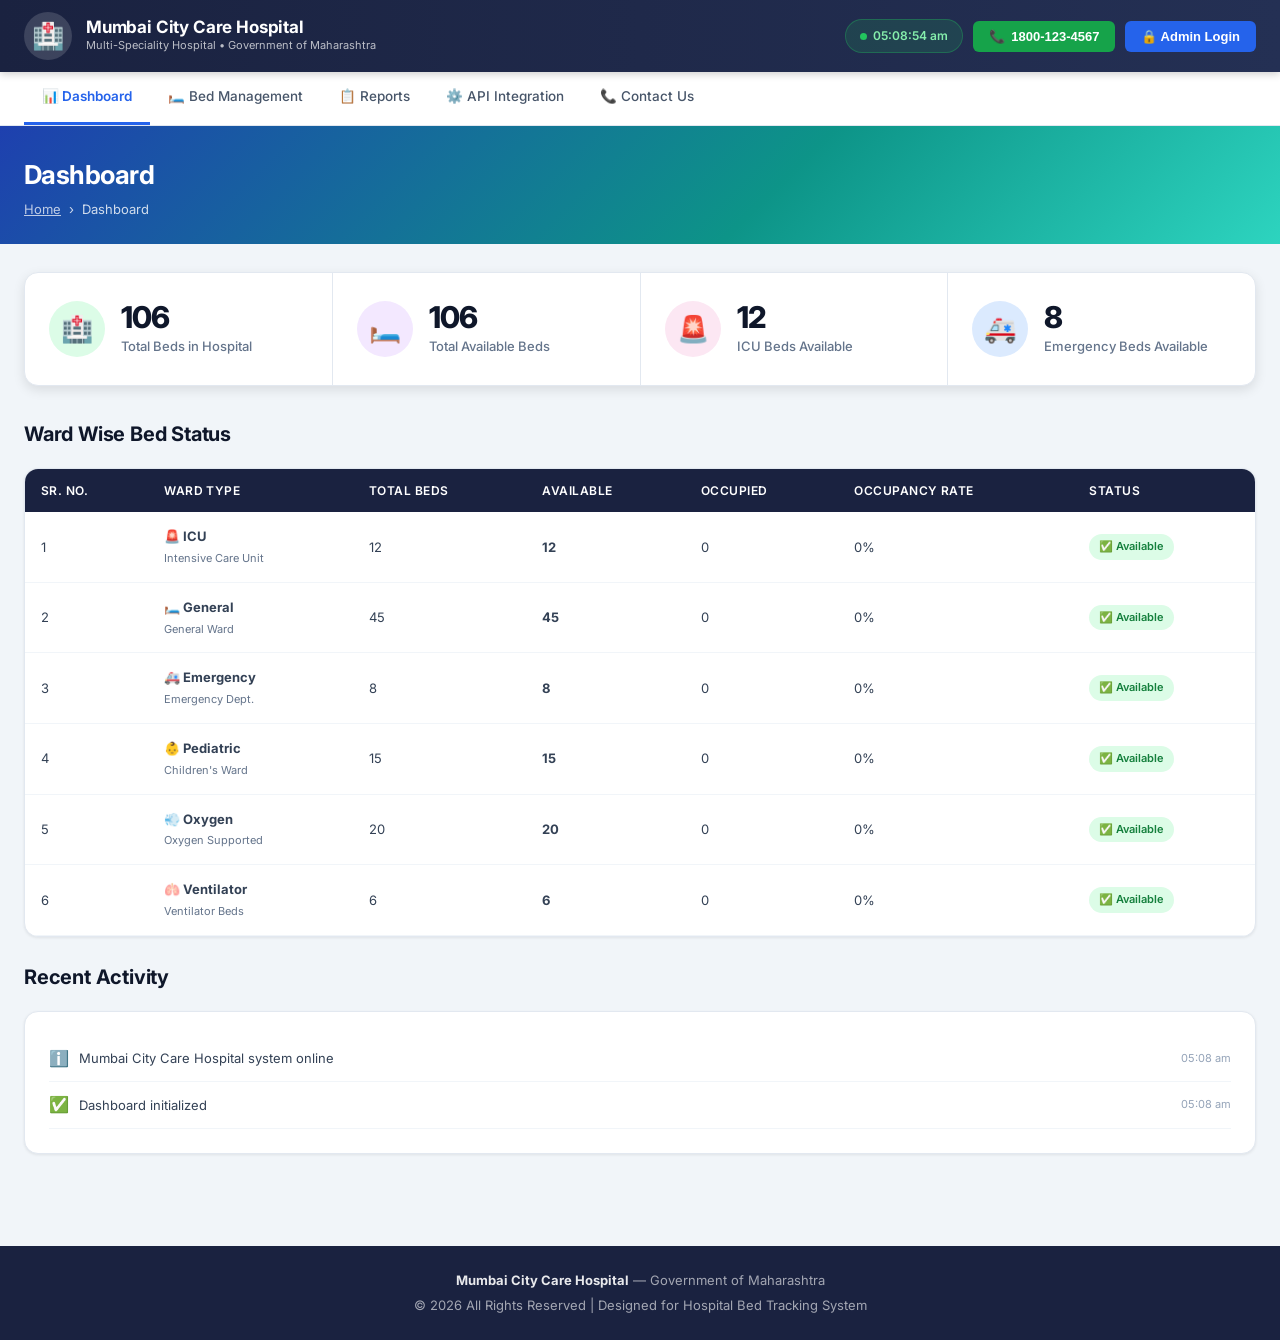
==== index.html @ cc1b4cab "feat: Mumbai City Care Hospital Dashboard - Government style UI with Vercel API endpoints" ====
<!DOCTYPE html>
<html lang="en">
<head>
  <meta charset="UTF-8" />
  <meta name="viewport" content="width=device-width, initial-scale=1.0" />
  <title>Mumbai City Care Hospital — Dashboard</title>
  <meta name="description" content="Real-time hospital bed management dashboard for Mumbai City Care Hospital. Track ICU, General, Emergency, and Pediatric bed availability." />
  <meta name="theme-color" content="#1a2240" />
  <link rel="icon" href="data:image/svg+xml,<svg xmlns='http://www.w3.org/2000/svg' viewBox='0 0 100 100'><text y='.9em' font-size='90'>🏥</text></svg>" />
  <link rel="stylesheet" href="css/styles.css" />
</head>
<body>

  <!-- ═══ TOP HEADER BAR ═══ -->
  <header class="top-bar">
    <div class="top-bar-inner">
      <div class="brand">
        <div class="brand-emblem">🏥</div>
        <div class="brand-text">
          <h1 id="header-hospital-name">Mumbai City Care Hospital</h1>
          <p>Multi-Speciality Hospital • Government of Maharashtra</p>
        </div>
      </div>
      <div class="top-bar-actions">
        <div class="live-badge"><span class="dot"></span> <span class="last-updated-time">--:--:--</span></div>
        <button class="helpline-btn">📞 <span>1800-123-4567</span></button>
        <button class="login-btn">🔒 Admin Login</button>
        <button class="mobile-toggle" id="mobile-toggle" aria-label="Menu">☰</button>
      </div>
    </div>
  </header>

  <!-- ═══ NAVIGATION BAR ═══ -->
  <nav class="nav-bar">
    <div class="nav-bar-inner" id="nav-bar-inner">
      <a class="nav-link active" data-tab="dashboard">📊 Dashboard</a>
      <a class="nav-link" data-tab="beds">🛏️ Bed Management</a>
      <a class="nav-link" data-tab="reports">📋 Reports</a>
      <a class="nav-link" data-tab="api">⚙️ API Integration</a>
      <a class="nav-link" data-tab="contact">📞 Contact Us</a>
    </div>
  </nav>

  <!-- ═══ GRADIENT BANNER ═══ -->
  <section class="banner">
    <div class="banner-inner">
      <h2 class="banner-title">Dashboard</h2>
      <div class="breadcrumb"><a href="#">Home</a> &nbsp;›&nbsp; <span class="breadcrumb-page">Dashboard</span></div>
    </div>
  </section>

  <!-- ═══ MAIN CONTENT ═══ -->
  <div class="main-content">

    <!-- ══ TAB: DASHBOARD ══ -->
    <section class="tab-panel active" id="panel-dashboard">
      <!-- Stat Cards Row -->
      <div class="stat-cards">
        <div class="stat-card">
          <div class="stat-icon green">🏥</div>
          <div class="stat-info">
            <div class="stat-value" id="stat-total-beds">80</div>
            <div class="stat-label">Total Beds in Hospital</div>
          </div>
        </div>
        <div class="stat-card">
          <div class="stat-icon purple">🛏️</div>
          <div class="stat-info">
            <div class="stat-value" id="stat-total-avail">80</div>
            <div class="stat-label">Total Available Beds</div>
          </div>
        </div>
        <div class="stat-card">
          <div class="stat-icon pink">🚨</div>
          <div class="stat-info">
            <div class="stat-value" id="stat-icu-avail">12</div>
            <div class="stat-label">ICU Beds Available</div>
          </div>
        </div>
        <div class="stat-card">
          <div class="stat-icon blue">🚑</div>
          <div class="stat-info">
            <div class="stat-value" id="stat-emergency-avail">8</div>
            <div class="stat-label">Emergency Beds Available</div>
          </div>
        </div>
      </div>

      <!-- Ward Wise Status -->
      <h3 class="section-title">Ward Wise Bed Status</h3>
      <div class="card">
        <div class="card-body" style="padding:0;">
          <table class="data-table">
            <thead>
              <tr>
                <th>Sr. No.</th>
                <th>Ward Type</th>
                <th>Total Beds</th>
                <th>Available</th>
                <th>Occupied</th>
                <th>Occupancy Rate</th>
                <th>Status</th>
              </tr>
            </thead>
            <tbody id="ward-table-body">
              <!-- Rendered by JS -->
            </tbody>
          </table>
        </div>
      </div>

      <!-- Activity Feed -->
      <h3 class="section-title">Recent Activity</h3>
      <div class="card">
        <div class="card-body">
          <div class="activity-list" id="activity-list">
            <!-- Rendered by JS -->
          </div>
        </div>
      </div>
    </section>

    <!-- ══ TAB: BED MANAGEMENT ══ -->
    <section class="tab-panel" id="panel-beds">
      <div class="updated-strip"><span class="dot"></span> Last updated: <span class="last-updated-time">--:--:--</span></div>
      <div class="bed-grid" id="bed-grid">
        <!-- Rendered by JS -->
      </div>
    </section>

    <!-- ══ TAB: REPORTS ══ -->
    <section class="tab-panel" id="panel-reports">
      <div style="display:flex;justify-content:space-between;align-items:center;margin-bottom:20px;">
        <h3 class="section-title" style="margin-bottom:0;">Hospital Data Report</h3>
        <div style="display:flex;gap:10px;">
          <button class="btn btn-outline" id="copy-json-btn">📋 Copy JSON</button>
          <button class="btn btn-primary" id="export-data-btn">📥 Export JSON</button>
        </div>
      </div>

      <!-- Summary Table -->
      <div class="card">
        <div class="card-header"><div class="card-title">📊 Bed Summary</div></div>
        <div class="card-body" style="padding:0;">
          <table class="data-table">
            <thead><tr><th>Ward</th><th>Total</th><th>Available</th><th>Occupied</th><th>Occupancy %</th></tr></thead>
            <tbody id="report-table-body"></tbody>
          </table>
        </div>
      </div>

      <!-- JSON Preview -->
      <div class="card">
        <div class="card-header"><div class="card-title">{ } Live JSON Data</div></div>
        <div class="card-body" style="padding:0;">
          <div class="json-preview">
            <button class="copy-btn" id="copy-json-btn-2">📋 Copy</button>
            <pre id="json-output">Loading...</pre>
          </div>
        </div>
      </div>
    </section>

    <!-- ══ TAB: API INTEGRATION ══ -->
    <section class="tab-panel" id="panel-api">
      <div class="two-col">
        <!-- API Configuration -->
        <div class="card">
          <div class="card-header"><div class="card-title">🔗 API Configuration</div></div>
          <div class="card-body">
            <div style="margin-bottom:16px;">
              <label class="counter-label" style="margin-bottom:6px;display:block;">API Base URL</label>
              <input type="url" class="filter-input mono" id="api-url" placeholder="https://your-central-system.vercel.app" />
              <div style="font-size:11px;color:var(--gray-400);margin-top:4px;">The URL of the main tracking system that aggregates hospitals</div>
            </div>
            <div style="margin-bottom:16px;">
              <label class="counter-label" style="margin-bottom:6px;display:block;">API Key</label>
              <input type="password" class="filter-input mono" id="api-key" placeholder="Enter your API key" />
            </div>
            <div style="display:flex;gap:10px;">
              <button class="btn btn-primary" id="connect-api-btn">🔗 Connect API</button>
              <button class="btn btn-outline" id="disconnect-api-btn">Disconnect</button>
            </div>
            <hr style="margin:20px 0;border:none;border-top:1px solid var(--gray-100);" />
            <div class="toggle-row">
              <div><div class="toggle-label">Auto-Sync (Polling)</div><div class="toggle-desc">Fetch updates every 30 seconds</div></div>
              <label class="toggle-switch"><input type="checkbox" id="polling-toggle" checked /><span class="toggle-slider"></span></label>
            </div>
            <div class="toggle-row">
              <div><div class="toggle-label">WebSocket Real-time</div><div class="toggle-desc">Requires backend support</div></div>
              <label class="toggle-switch"><input type="checkbox" id="ws-toggle" disabled /><span class="toggle-slider"></span></label>
            </div>
          </div>
        </div>

        <!-- API Docs & Status -->
        <div>
          <div class="card" style="margin-bottom:24px;">
            <div class="card-header"><div class="card-title">📡 Connection Status</div></div>
            <div class="card-body" id="api-status-area" style="text-align:center;padding:30px;">
              <div style="font-size:40px;margin-bottom:10px;">🔌</div>
              <div style="font-size:14px;font-weight:600;color:var(--gray-700);">Not Connected</div>
              <div style="font-size:12px;color:var(--gray-500);margin-top:4px;">Configure settings to sync with central system</div>
            </div>
          </div>
          <div class="card">
            <div class="card-header"><div class="card-title">📖 Available API Endpoints</div></div>
            <div class="card-body">
              <div class="api-endpoint">
                <span class="method-badge get">GET</span>
                <div><div class="api-path">/api/beds</div><div class="api-desc">Fetch current bed availability data</div></div>
              </div>
              <div class="api-endpoint">
                <span class="method-badge post">POST</span>
                <div><div class="api-path">/api/update-beds</div><div class="api-desc">Update bed counts for a specific ward</div></div>
              </div>
              <div class="api-endpoint">
                <span class="method-badge get">GET</span>
                <div><div class="api-path">/api/health</div><div class="api-desc">Check API status and list endpoints</div></div>
              </div>
            </div>
          </div>
        </div>
      </div>
    </section>

    <!-- ══ TAB: CONTACT ══ -->
    <section class="tab-panel" id="panel-contact">
      <div class="two-col">
        <div class="card">
          <div class="card-header"><div class="card-title">🏥 Hospital Information</div></div>
          <div class="card-body">
            <table class="data-table">
              <tbody>
                <tr><td style="font-weight:600;width:180px;">Hospital Name</td><td id="info-name">Mumbai City Care Hospital</td></tr>
                <tr><td style="font-weight:600;">Location</td><td id="info-location">Mumbai, Maharashtra, India</td></tr>
                <tr><td style="font-weight:600;">Type</td><td id="info-type">Multi-Speciality Hospital</td></tr>
                <tr><td style="font-weight:600;">Registration No.</td><td id="info-reg">MH-MUM-2005-0847</td></tr>
                <tr><td style="font-weight:600;">Helpline</td><td>📞 1800-123-4567 (Toll Free)</td></tr>
                <tr><td style="font-weight:600;">Email</td><td>📧 info@mumbaicitycare.gov.in</td></tr>
                <tr><td style="font-weight:600;">Emergency</td><td>🚑 112 / 108</td></tr>
              </tbody>
            </table>
          </div>
        </div>
        <div class="card">
          <div class="card-header"><div class="card-title">📍 Location</div></div>
          <div class="card-body" style="padding:0;">
            <iframe src="https://www.google.com/maps/embed?pb=!1m18!1m12!1m3!1d241317.11609823277!2d72.74109995709657!3d19.08219783958161!2m3!1f0!2f0!3f0!3m2!1i1024!2i768!4f13.1!3m3!1m2!1s0x3be7c6306644edc1%3A0x5da4ed8f8d648c69!2sMumbai%2C%20Maharashtra!5e0!3m2!1sen!2sin!4v1714315200000" width="100%" height="320" style="border:0;border-radius:0 0 14px 14px;" allowfullscreen loading="lazy"></iframe>
          </div>
        </div>
      </div>
    </section>

  </div><!-- /main-content -->

  <!-- ═══ FOOTER ═══ -->
  <footer class="site-footer">
    <div><strong>Mumbai City Care Hospital</strong> — Government of Maharashtra</div>
    <div style="margin-top:4px;">© 2026 All Rights Reserved | Designed for Hospital Bed Tracking System</div>
  </footer>

  <!-- Toast Container -->
  <div class="toast-container" id="toast-container"></div>

  <!-- Scripts -->
  <script src="js/config.js"></script>
  <script src="js/api.js"></script>
  <script src="js/app.js"></script>
</body>
</html>
---- css/styles.css ----
/* ══════════════════════════════════════════
   Government Hospital Dashboard - Stylesheet
   Inspired by Maharashtra Charitable Hospital Helpdesk
   ══════════════════════════════════════════ */

@import url('https://fonts.googleapis.com/css2?family=Inter:wght@300;400;500;600;700;800&family=JetBrains+Mono:wght@400;500&display=swap');

:root {
  --navy: #1a2240;
  --navy-light: #243054;
  --navy-dark: #111832;
  --govt-blue: #2563eb;
  --govt-green: #0d9488;
  --teal: #14b8a6;
  --gradient-banner: linear-gradient(135deg, #1e40af 0%, #0d9488 60%, #2dd4bf 100%);
  --gradient-header: linear-gradient(90deg, #1a2240 0%, #243054 100%);
  --white: #ffffff;
  --gray-50: #f8fafc;
  --gray-100: #f1f5f9;
  --gray-200: #e2e8f0;
  --gray-300: #cbd5e1;
  --gray-400: #94a3b8;
  --gray-500: #64748b;
  --gray-600: #475569;
  --gray-700: #334155;
  --gray-800: #1e293b;
  --gray-900: #0f172a;
  --success: #22c55e;
  --warning: #f59e0b;
  --danger: #ef4444;
  --info: #3b82f6;
  --icon-green: #16a34a;
  --icon-green-bg: #dcfce7;
  --icon-purple: #9333ea;
  --icon-purple-bg: #f3e8ff;
  --icon-pink: #ec4899;
  --icon-pink-bg: #fce7f3;
  --icon-blue: #2563eb;
  --icon-blue-bg: #dbeafe;
  --icon-orange: #ea580c;
  --icon-orange-bg: #fff7ed;
  --icon-teal: #0d9488;
  --icon-teal-bg: #ccfbf1;
  --radius-sm: 6px;
  --radius-md: 10px;
  --radius-lg: 14px;
  --radius-xl: 20px;
  --shadow-sm: 0 1px 3px rgba(0,0,0,0.08);
  --shadow-md: 0 4px 12px rgba(0,0,0,0.1);
  --shadow-lg: 0 8px 30px rgba(0,0,0,0.12);
  --font-sans: 'Inter', -apple-system, BlinkMacSystemFont, sans-serif;
  --font-mono: 'JetBrains Mono', monospace;
  --transition: 200ms ease;
}

*, *::before, *::after { margin: 0; padding: 0; box-sizing: border-box; }
html { font-size: 16px; scroll-behavior: smooth; }
body { font-family: var(--font-sans); background: var(--gray-100); color: var(--gray-800); line-height: 1.6; min-height: 100vh; }
::-webkit-scrollbar { width: 6px; }
::-webkit-scrollbar-thumb { background: var(--gray-300); border-radius: 3px; }
a { text-decoration: none; color: inherit; }

/* ── TOP HEADER BAR (Navy) ── */
.top-bar {
  background: var(--gradient-header);
  color: white;
  padding: 12px 0;
  position: sticky;
  top: 0;
  z-index: 100;
  box-shadow: 0 2px 8px rgba(0,0,0,0.2);
}
.top-bar-inner {
  max-width: 1280px;
  margin: 0 auto;
  padding: 0 24px;
  display: flex;
  align-items: center;
  justify-content: space-between;
}
.brand {
  display: flex;
  align-items: center;
  gap: 14px;
}
.brand-emblem {
  width: 48px;
  height: 48px;
  background: rgba(255,255,255,0.15);
  border-radius: 50%;
  display: flex;
  align-items: center;
  justify-content: center;
  font-size: 26px;
  flex-shrink: 0;
}
.brand-text h1 {
  font-size: 17px;
  font-weight: 700;
  line-height: 1.2;
  letter-spacing: -0.01em;
}
.brand-text p {
  font-size: 11px;
  opacity: 0.7;
  font-weight: 400;
}
.top-bar-actions {
  display: flex;
  align-items: center;
  gap: 10px;
}
.helpline-btn {
  display: flex;
  align-items: center;
  gap: 6px;
  background: var(--icon-green);
  color: white;
  padding: 8px 16px;
  border-radius: var(--radius-sm);
  font-size: 13px;
  font-weight: 600;
  border: none;
  cursor: pointer;
}
.login-btn {
  display: flex;
  align-items: center;
  gap: 6px;
  background: var(--govt-blue);
  color: white;
  padding: 8px 16px;
  border-radius: var(--radius-sm);
  font-size: 13px;
  font-weight: 600;
  border: none;
  cursor: pointer;
  transition: background var(--transition);
}
.login-btn:hover { background: #1d4ed8; }
.live-badge {
  display: flex;
  align-items: center;
  gap: 6px;
  background: rgba(34,197,94,0.15);
  border: 1px solid rgba(34,197,94,0.3);
  color: #86efac;
  padding: 6px 14px;
  border-radius: 20px;
  font-size: 12px;
  font-weight: 600;
}
.live-badge .dot {
  width: 7px; height: 7px;
  background: var(--success);
  border-radius: 50%;
  animation: pulse-dot 2s infinite;
}
@keyframes pulse-dot {
  0%,100% { opacity: 1; }
  50% { opacity: 0.4; }
}

/* ── NAVIGATION BAR ── */
.nav-bar {
  background: white;
  border-bottom: 1px solid var(--gray-200);
  position: sticky;
  top: 72px;
  z-index: 90;
}
.nav-bar-inner {
  max-width: 1280px;
  margin: 0 auto;
  padding: 0 24px;
  display: flex;
  align-items: center;
  gap: 0;
  overflow-x: auto;
}
.nav-link {
  padding: 14px 18px;
  font-size: 13.5px;
  font-weight: 500;
  color: var(--gray-600);
  white-space: nowrap;
  border-bottom: 3px solid transparent;
  transition: all var(--transition);
  cursor: pointer;
}
.nav-link:hover {
  color: var(--navy);
  background: var(--gray-50);
}
.nav-link.active {
  color: var(--govt-blue);
  border-bottom-color: var(--govt-blue);
  font-weight: 600;
}
.mobile-toggle {
  display: none;
  background: none;
  border: none;
  font-size: 22px;
  color: white;
  cursor: pointer;
  padding: 6px;
}

/* ── GRADIENT BANNER ── */
.banner {
  background: var(--gradient-banner);
  padding: 28px 0 24px;
  color: white;
}
.banner-inner {
  max-width: 1280px;
  margin: 0 auto;
  padding: 0 24px;
}
.banner h2 {
  font-size: 26px;
  font-weight: 700;
  letter-spacing: -0.02em;
}
.breadcrumb {
  font-size: 13px;
  opacity: 0.8;
  margin-top: 4px;
}
.breadcrumb a { text-decoration: underline; opacity: 0.9; }

/* ── MAIN CONTENT ── */
.main-content {
  max-width: 1280px;
  margin: 0 auto;
  padding: 28px 24px;
}

/* ── STAT CARDS ROW ── */
.stat-cards {
  display: flex;
  gap: 0;
  background: white;
  border-radius: var(--radius-lg);
  box-shadow: var(--shadow-md);
  margin-bottom: 32px;
  overflow: hidden;
  border: 1px solid var(--gray-200);
}
.stat-card {
  flex: 1;
  padding: 28px 24px;
  display: flex;
  align-items: center;
  gap: 16px;
  border-right: 1px solid var(--gray-200);
  transition: background var(--transition);
}
.stat-card:last-child { border-right: none; }
.stat-card:hover { background: var(--gray-50); }
.stat-icon {
  width: 56px; height: 56px;
  border-radius: 50%;
  display: flex;
  align-items: center;
  justify-content: center;
  font-size: 26px;
  flex-shrink: 0;
}
.stat-icon.green  { background: var(--icon-green-bg); }
.stat-icon.purple { background: var(--icon-purple-bg); }
.stat-icon.pink   { background: var(--icon-pink-bg); }
.stat-icon.blue   { background: var(--icon-blue-bg); }
.stat-icon.orange { background: var(--icon-orange-bg); }
.stat-icon.teal   { background: var(--icon-teal-bg); }
.stat-info .stat-value {
  font-size: 30px;
  font-weight: 800;
  color: var(--gray-900);
  line-height: 1;
  letter-spacing: -0.03em;
}
.stat-info .stat-label {
  font-size: 13px;
  color: var(--gray-500);
  font-weight: 500;
  margin-top: 4px;
}

/* ── SECTION HEADINGS ── */
.section-title {
  font-size: 20px;
  font-weight: 700;
  color: var(--gray-900);
  margin-bottom: 18px;
  letter-spacing: -0.01em;
}

/* ── CARD COMPONENT ── */
.card {
  background: white;
  border-radius: var(--radius-lg);
  border: 1px solid var(--gray-200);
  box-shadow: var(--shadow-sm);
  overflow: hidden;
  margin-bottom: 24px;
}
.card-header {
  padding: 16px 24px;
  border-bottom: 1px solid var(--gray-100);
  display: flex;
  align-items: center;
  justify-content: space-between;
}
.card-title {
  font-size: 15px;
  font-weight: 700;
  color: var(--gray-800);
  display: flex;
  align-items: center;
  gap: 8px;
}
.card-body { padding: 24px; }

/* ── FILTER ROW ── */
.filter-row {
  display: flex;
  align-items: flex-end;
  gap: 16px;
  margin-bottom: 24px;
  flex-wrap: wrap;
}
.filter-group { flex: 1; min-width: 180px; }
.filter-group label {
  display: block;
  font-size: 13px;
  font-weight: 600;
  color: var(--gray-700);
  margin-bottom: 6px;
}
.filter-select, .filter-input {
  width: 100%;
  height: 42px;
  padding: 0 14px;
  border: 1px solid var(--gray-300);
  border-radius: var(--radius-sm);
  font-size: 13px;
  font-family: var(--font-sans);
  color: var(--gray-700);
  background: white;
  outline: none;
  transition: border-color var(--transition);
  appearance: none;
}
.filter-select { background: white url("data:image/svg+xml,%3Csvg xmlns='http://www.w3.org/2000/svg' width='12' height='12' viewBox='0 0 24 24' fill='none' stroke='%2364748b' stroke-width='2'%3E%3Cpath d='M6 9l6 6 6-6'/%3E%3C/svg%3E") no-repeat right 14px center; padding-right: 36px; }
.filter-select:focus, .filter-input:focus { border-color: var(--govt-blue); box-shadow: 0 0 0 3px rgba(37,99,235,0.1); }
.filter-input.mono { font-family: var(--font-mono); font-size: 12px; }

/* ── BUTTONS ── */
.btn {
  display: inline-flex;
  align-items: center;
  gap: 6px;
  padding: 10px 22px;
  border-radius: var(--radius-sm);
  font-size: 13px;
  font-weight: 600;
  font-family: var(--font-sans);
  cursor: pointer;
  border: 1px solid transparent;
  transition: all var(--transition);
  white-space: nowrap;
}
.btn-primary { background: var(--govt-blue); color: white; }
.btn-primary:hover { background: #1d4ed8; }
.btn-outline { background: white; color: var(--gray-600); border-color: var(--gray-300); }
.btn-outline:hover { background: var(--gray-50); border-color: var(--gray-400); }
.btn-success { background: var(--icon-green); color: white; }
.btn-danger { background: var(--danger); color: white; }
.btn-sm { padding: 7px 14px; font-size: 12px; }

/* ── DATA TABLE ── */
.data-table {
  width: 100%;
  border-collapse: collapse;
}
.data-table thead th {
  background: var(--navy);
  color: white;
  padding: 12px 16px;
  font-size: 12px;
  font-weight: 600;
  text-transform: uppercase;
  letter-spacing: 0.04em;
  text-align: left;
  white-space: nowrap;
}
.data-table thead th:first-child { border-radius: var(--radius-sm) 0 0 0; }
.data-table thead th:last-child { border-radius: 0 var(--radius-sm) 0 0; }
.data-table tbody td {
  padding: 14px 16px;
  font-size: 13px;
  color: var(--gray-700);
  border-bottom: 1px solid var(--gray-100);
}
.data-table tbody tr:hover td { background: var(--gray-50); }
.data-table .status-badge {
  display: inline-flex;
  align-items: center;
  gap: 4px;
  padding: 4px 10px;
  border-radius: 20px;
  font-size: 11px;
  font-weight: 600;
}
.status-badge.available { background: #dcfce7; color: #15803d; }
.status-badge.low { background: #fef9c3; color: #a16207; }
.status-badge.critical { background: #fee2e2; color: #b91c1c; }

/* ── BED MANAGEMENT GRID ── */
.bed-grid {
  display: grid;
  grid-template-columns: repeat(3, 1fr);
  gap: 20px;
  margin-bottom: 24px;
}
.bed-card {
  background: white;
  border-radius: var(--radius-lg);
  border: 1px solid var(--gray-200);
  overflow: hidden;
  transition: box-shadow var(--transition);
}
.bed-card:hover { box-shadow: var(--shadow-md); }
.bed-card-header {
  padding: 16px 20px;
  display: flex;
  align-items: center;
  gap: 12px;
  border-bottom: 1px solid var(--gray-100);
}
.bed-card-icon {
  width: 40px; height: 40px;
  border-radius: 50%;
  display: flex;
  align-items: center;
  justify-content: center;
  font-size: 20px;
}
.bed-card-title { font-size: 14px; font-weight: 700; color: var(--gray-800); }
.bed-card-sub { font-size: 11px; color: var(--gray-500); }
.bed-card-body { padding: 20px; }
.counter-row {
  display: flex;
  align-items: center;
  justify-content: space-between;
  margin-bottom: 14px;
}
.counter-row:last-child { margin-bottom: 0; }
.counter-label { font-size: 12px; font-weight: 600; color: var(--gray-600); text-transform: uppercase; letter-spacing: 0.04em; }
.counter-control {
  display: flex;
  align-items: center;
  border: 1px solid var(--gray-200);
  border-radius: var(--radius-sm);
  overflow: hidden;
}
.counter-btn {
  width: 36px; height: 36px;
  display: flex;
  align-items: center;
  justify-content: center;
  background: var(--gray-50);
  border: none;
  cursor: pointer;
  font-size: 16px;
  font-weight: 700;
  color: var(--gray-600);
  transition: background var(--transition);
}
.counter-btn:hover { background: var(--gray-200); }
.counter-input {
  width: 60px;
  height: 36px;
  border: none;
  text-align: center;
  font-size: 16px;
  font-weight: 700;
  font-family: var(--font-sans);
  color: var(--gray-900);
  outline: none;
}
.bed-stats-row {
  display: flex;
  gap: 10px;
  margin-top: 14px;
  padding-top: 14px;
  border-top: 1px solid var(--gray-100);
}
.bed-stat-item {
  flex: 1;
  text-align: center;
  padding: 8px;
  background: var(--gray-50);
  border-radius: var(--radius-sm);
}
.bed-stat-item .val { font-size: 18px; font-weight: 800; color: var(--gray-900); }
.bed-stat-item .lbl { font-size: 10px; color: var(--gray-500); font-weight: 600; text-transform: uppercase; letter-spacing: 0.04em; }

/* ── API DOCS SECTION ── */
.api-endpoint {
  display: flex;
  align-items: flex-start;
  gap: 12px;
  padding: 16px 0;
  border-bottom: 1px solid var(--gray-100);
}
.api-endpoint:last-child { border-bottom: none; }
.method-badge {
  padding: 4px 10px;
  border-radius: 4px;
  font-size: 11px;
  font-weight: 700;
  font-family: var(--font-mono);
  flex-shrink: 0;
}
.method-badge.get { background: #dcfce7; color: #15803d; }
.method-badge.post { background: #dbeafe; color: #1d4ed8; }
.api-path { font-family: var(--font-mono); font-size: 13px; color: var(--gray-800); font-weight: 600; }
.api-desc { font-size: 12px; color: var(--gray-500); margin-top: 2px; }

/* ── JSON PREVIEW ── */
.json-preview {
  background: var(--gray-900);
  color: #e2e8f0;
  border-radius: var(--radius-md);
  padding: 20px;
  font-family: var(--font-mono);
  font-size: 12px;
  line-height: 1.7;
  overflow-x: auto;
  position: relative;
}
.json-preview .copy-btn {
  position: absolute;
  top: 10px;
  right: 10px;
  background: rgba(255,255,255,0.1);
  border: 1px solid rgba(255,255,255,0.15);
  color: var(--gray-400);
  padding: 5px 10px;
  border-radius: var(--radius-sm);
  font-size: 11px;
  cursor: pointer;
  font-family: var(--font-sans);
  font-weight: 600;
}
.json-preview .copy-btn:hover { background: rgba(255,255,255,0.2); color: white; }
.json-key { color: #7dd3fc; }
.json-string { color: #86efac; }
.json-number { color: #fbbf24; }

/* ── TOGGLE SWITCH ── */
.toggle-row { display: flex; align-items: center; justify-content: space-between; padding: 14px 0; border-bottom: 1px solid var(--gray-100); }
.toggle-row:last-child { border-bottom: none; }
.toggle-label { font-size: 13px; font-weight: 500; color: var(--gray-700); }
.toggle-desc { font-size: 11px; color: var(--gray-500); margin-top: 2px; }
.toggle-switch { position: relative; width: 44px; height: 24px; }
.toggle-switch input { opacity: 0; width: 0; height: 0; }
.toggle-slider { position: absolute; inset: 0; background: var(--gray-300); border-radius: 12px; cursor: pointer; transition: var(--transition); }
.toggle-slider::before { content: ''; position: absolute; width: 18px; height: 18px; left: 3px; top: 3px; background: white; border-radius: 50%; transition: var(--transition); }
.toggle-switch input:checked + .toggle-slider { background: var(--govt-blue); }
.toggle-switch input:checked + .toggle-slider::before { transform: translateX(20px); }

/* ── TAB PANELS ── */
.tab-panel { display: none; animation: fadeIn 0.3s ease; }
.tab-panel.active { display: block; }
@keyframes fadeIn { from { opacity: 0; transform: translateY(8px); } to { opacity: 1; transform: translateY(0); } }

/* ── TOAST ── */
.toast-container { position: fixed; bottom: 20px; right: 20px; z-index: 1000; display: flex; flex-direction: column; gap: 8px; }
.toast { display: flex; align-items: center; gap: 8px; padding: 12px 18px; background: white; border-radius: var(--radius-md); box-shadow: var(--shadow-lg); border-left: 4px solid var(--govt-blue); font-size: 13px; font-weight: 500; color: var(--gray-700); animation: toastIn 0.3s ease, toastOut 0.3s ease 3.7s forwards; max-width: 340px; }
.toast.success { border-left-color: var(--success); }
.toast.danger { border-left-color: var(--danger); }
.toast.warning { border-left-color: var(--warning); }
@keyframes toastIn { from { opacity: 0; transform: translateX(40px); } to { opacity: 1; transform: translateX(0); } }
@keyframes toastOut { from { opacity: 1; } to { opacity: 0; } }

/* ── FOOTER ── */
.site-footer {
  background: var(--navy);
  color: rgba(255,255,255,0.6);
  padding: 24px 0;
  text-align: center;
  font-size: 13px;
  margin-top: 40px;
}
.site-footer strong { color: rgba(255,255,255,0.9); }

/* ── TWO-COLUMN LAYOUT ── */
.two-col { display: grid; grid-template-columns: 1fr 1fr; gap: 24px; }

/* ── LAST UPDATED STRIP ── */
.updated-strip {
  display: flex;
  align-items: center;
  justify-content: flex-end;
  gap: 8px;
  margin-bottom: 16px;
  font-size: 12px;
  color: var(--gray-500);
}
.updated-strip .dot { width: 6px; height: 6px; background: var(--success); border-radius: 50%; animation: pulse-dot 2s infinite; }

/* ── RESPONSIVE ── */
@media (max-width: 1024px) {
  .stat-cards { flex-wrap: wrap; }
  .stat-card { flex: 1 1 calc(50% - 1px); }
  .bed-grid { grid-template-columns: repeat(2, 1fr); }
  .two-col { grid-template-columns: 1fr; }
}
@media (max-width: 768px) {
  .mobile-toggle { display: block; }
  .nav-bar-inner { display: none; }
  .nav-bar-inner.open { display: flex; flex-direction: column; }
  .nav-link { padding: 12px 16px; border-bottom: 1px solid var(--gray-100); border-left: 3px solid transparent; }
  .nav-link.active { border-bottom-color: var(--gray-100); border-left-color: var(--govt-blue); }
  .stat-cards { flex-direction: column; }
  .stat-card { border-right: none; border-bottom: 1px solid var(--gray-200); }
  .stat-card:last-child { border-bottom: none; }
  .bed-grid { grid-template-columns: 1fr; }
  .brand-text h1 { font-size: 14px; }
  .top-bar-actions .helpline-btn span { display: none; }
  .filter-row { flex-direction: column; }
  .banner h2 { font-size: 20px; }
}
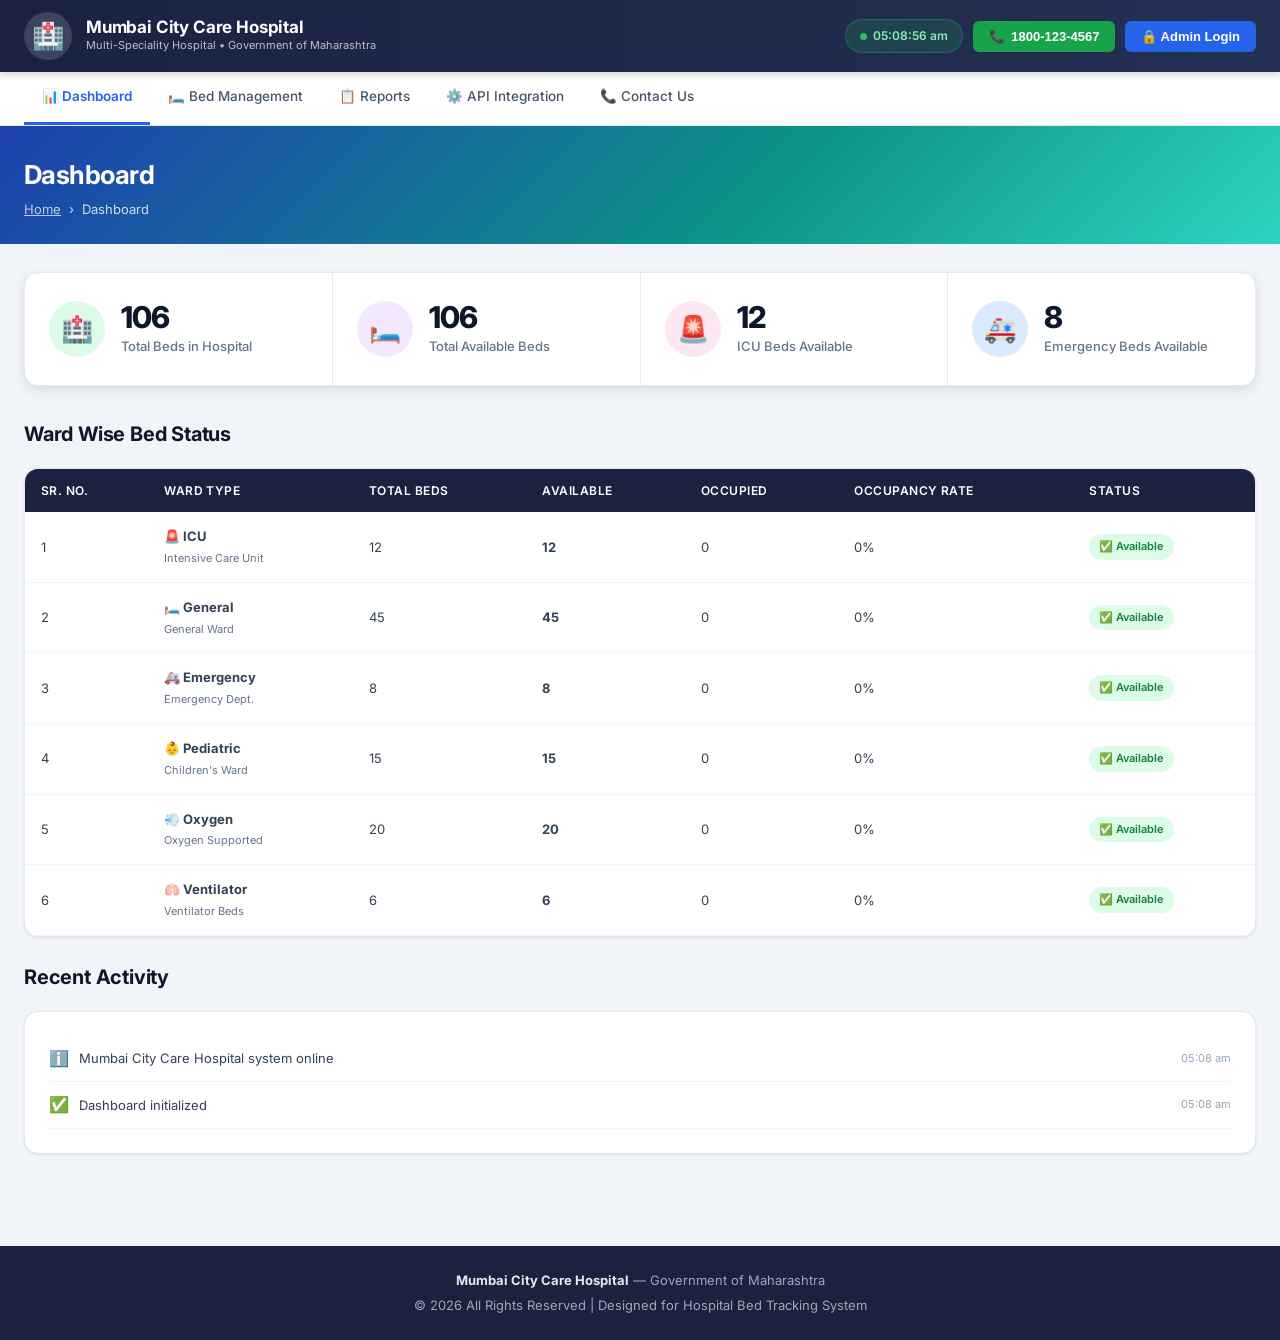
==== commit fc4d18da: "feat: add shareable API credentials section with copy buttons and step-by-step guide" ====
--- a/index.html
+++ b/index.html
@@ -163,19 +163,85 @@
 
     <!-- ══ TAB: API INTEGRATION ══ -->
     <section class="tab-panel" id="panel-api">
+
+      <!-- ── SHARE YOUR API (TOP - most important) ── -->
+      <div class="card" style="margin-bottom:28px;border:2px solid #bfdbfe;background:linear-gradient(135deg,#eff6ff 0%,#ffffff 100%);">
+        <div class="card-header" style="background:linear-gradient(90deg,#1e3a8a,#0ea5e9);border-radius:14px 14px 0 0;">
+          <div class="card-title" style="color:#fff;font-size:16px;">🔑 Your Hospital API Credentials — Share With Other Websites</div>
+        </div>
+        <div class="card-body">
+          <p style="font-size:13px;color:var(--gray-600);margin-bottom:20px;">
+            Copy the <strong>API URL</strong> and <strong>API Key</strong> below and paste them into the other website's
+            <em>API Integration</em> page to connect it to this hospital's live bed data.
+          </p>
+
+          <div style="display:grid;grid-template-columns:1fr 1fr;gap:20px;margin-bottom:24px;">
+            <!-- API URL -->
+            <div>
+              <label class="counter-label" style="margin-bottom:8px;display:block;color:#1e3a8a;font-weight:700;">📡 API URL (Base URL)</label>
+              <div style="display:flex;gap:8px;">
+                <input type="text" id="my-api-url" class="filter-input mono" readonly
+                  style="background:#f0f7ff;color:#1e3a8a;font-size:12px;font-weight:600;"
+                  value="https://hospital-data-green.vercel.app" />
+                <button class="btn btn-primary" style="white-space:nowrap;padding:8px 14px;font-size:12px;"
+                  id="copy-url-btn">📋 Copy</button>
+              </div>
+              <div style="font-size:11px;color:var(--gray-400);margin-top:5px;">Paste this as "API Base URL" in the other website</div>
+            </div>
+
+            <!-- API Key -->
+            <div>
+              <label class="counter-label" style="margin-bottom:8px;display:block;color:#1e3a8a;font-weight:700;">🔐 API Key</label>
+              <div style="display:flex;gap:8px;">
+                <input type="text" id="my-api-key" class="filter-input mono" readonly
+                  style="background:#f0f7ff;color:#1e3a8a;font-size:12px;font-weight:600;"
+                  value="HOSP-MUM-2026-CITYCARE-9X4K" />
+                <button class="btn btn-primary" style="white-space:nowrap;padding:8px 14px;font-size:12px;"
+                  id="copy-key-btn">📋 Copy</button>
+              </div>
+              <div style="font-size:11px;color:var(--gray-400);margin-top:5px;">Paste this as "API Key" in the other website</div>
+            </div>
+          </div>
+
+          <!-- Step-by-step guide -->
+          <div style="background:#fff;border:1px solid #bfdbfe;border-radius:10px;padding:16px;">
+            <div style="font-size:13px;font-weight:700;color:#1e3a8a;margin-bottom:12px;">⚡ Steps to connect another website to this hospital:</div>
+            <div style="display:flex;flex-direction:column;gap:10px;">
+              <div style="display:flex;align-items:flex-start;gap:12px;">
+                <div style="min-width:26px;height:26px;border-radius:50%;background:#0ea5e9;color:#fff;display:flex;align-items:center;justify-content:center;font-size:12px;font-weight:700;flex-shrink:0;">1</div>
+                <div style="font-size:13px;color:var(--gray-600);">On the other website, open the <strong>API Integration</strong> tab</div>
+              </div>
+              <div style="display:flex;align-items:flex-start;gap:12px;">
+                <div style="min-width:26px;height:26px;border-radius:50%;background:#0ea5e9;color:#fff;display:flex;align-items:center;justify-content:center;font-size:12px;font-weight:700;flex-shrink:0;">2</div>
+                <div style="font-size:13px;color:var(--gray-600);">Paste the <strong>API URL</strong> above into its "API Base URL" field</div>
+              </div>
+              <div style="display:flex;align-items:flex-start;gap:12px;">
+                <div style="min-width:26px;height:26px;border-radius:50%;background:#0ea5e9;color:#fff;display:flex;align-items:center;justify-content:center;font-size:12px;font-weight:700;flex-shrink:0;">3</div>
+                <div style="font-size:13px;color:var(--gray-600);">Paste the <strong>API Key</strong> above into its "API Key" field</div>
+              </div>
+              <div style="display:flex;align-items:flex-start;gap:12px;">
+                <div style="min-width:26px;height:26px;border-radius:50%;background:#22c55e;color:#fff;display:flex;align-items:center;justify-content:center;font-size:12px;font-weight:700;flex-shrink:0;">4</div>
+                <div style="font-size:13px;color:var(--gray-600);">Click <strong>"Connect API"</strong> on that site — it will now sync live bed data from this hospital ✅</div>
+              </div>
+            </div>
+          </div>
+        </div>
+      </div>
+
+      <!-- ── CONNECT TO ANOTHER SYSTEM + STATUS + ENDPOINTS ── -->
       <div class="two-col">
-        <!-- API Configuration -->
+        <!-- API Configuration (connect this dashboard to a central system) -->
         <div class="card">
-          <div class="card-header"><div class="card-title">🔗 API Configuration</div></div>
+          <div class="card-header"><div class="card-title">🔗 Connect to Another System</div></div>
           <div class="card-body">
             <div style="margin-bottom:16px;">
               <label class="counter-label" style="margin-bottom:6px;display:block;">API Base URL</label>
               <input type="url" class="filter-input mono" id="api-url" placeholder="https://your-central-system.vercel.app" />
-              <div style="font-size:11px;color:var(--gray-400);margin-top:4px;">The URL of the main tracking system that aggregates hospitals</div>
+              <div style="font-size:11px;color:var(--gray-400);margin-top:4px;">URL of the central tracking system that collects data from all hospitals</div>
             </div>
             <div style="margin-bottom:16px;">
               <label class="counter-label" style="margin-bottom:6px;display:block;">API Key</label>
-              <input type="password" class="filter-input mono" id="api-key" placeholder="Enter your API key" />
+              <input type="password" class="filter-input mono" id="api-key" placeholder="Enter API key from the central system" />
             </div>
             <div style="display:flex;gap:10px;">
               <button class="btn btn-primary" id="connect-api-btn">🔗 Connect API</button>
@@ -193,18 +259,18 @@
           </div>
         </div>
 
-        <!-- API Docs & Status -->
+        <!-- Status + Endpoints -->
         <div>
           <div class="card" style="margin-bottom:24px;">
             <div class="card-header"><div class="card-title">📡 Connection Status</div></div>
             <div class="card-body" id="api-status-area" style="text-align:center;padding:30px;">
               <div style="font-size:40px;margin-bottom:10px;">🔌</div>
               <div style="font-size:14px;font-weight:600;color:var(--gray-700);">Not Connected</div>
-              <div style="font-size:12px;color:var(--gray-500);margin-top:4px;">Configure settings to sync with central system</div>
+              <div style="font-size:12px;color:var(--gray-500);margin-top:4px;">Configure settings above to sync with a central system</div>
             </div>
           </div>
           <div class="card">
-            <div class="card-header"><div class="card-title">📖 Available API Endpoints</div></div>
+            <div class="card-header"><div class="card-title">📖 This Hospital's API Endpoints</div></div>
             <div class="card-body">
               <div class="api-endpoint">
                 <span class="method-badge get">GET</span>
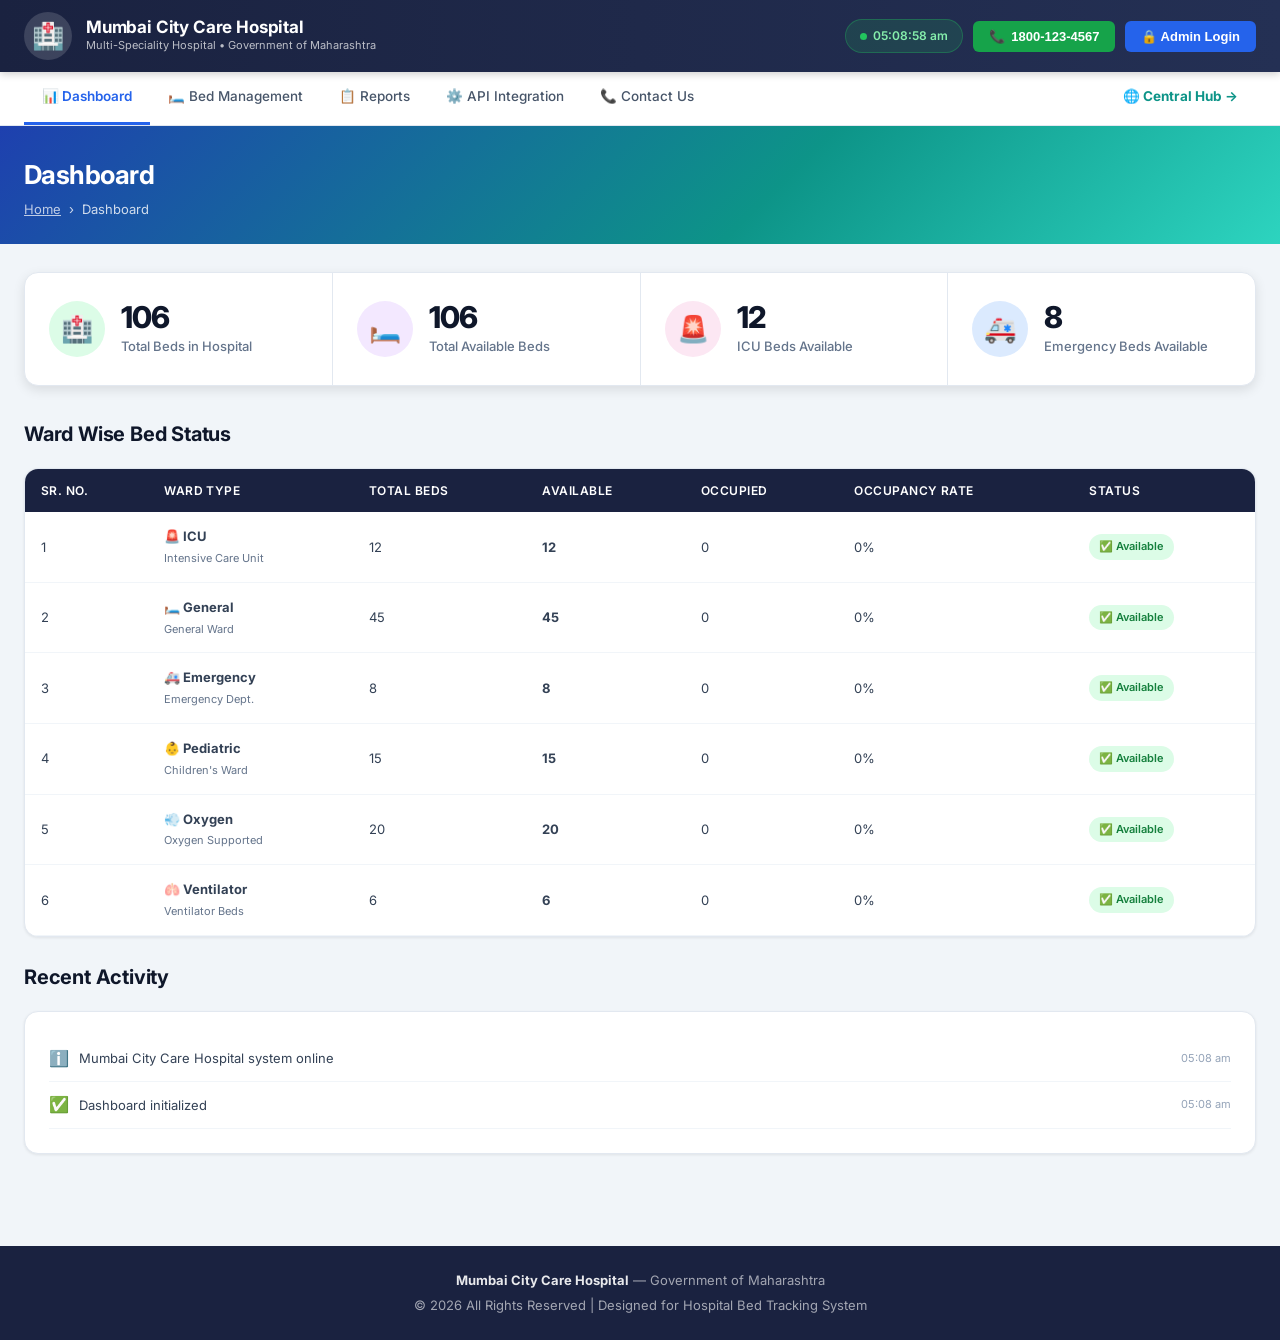
==== commit 9a996ae1: "feat: Add Central Hospital Hub - connect unlimited hospital APIs, fetch & aggregate data" ====
--- a/index.html
+++ b/index.html
@@ -38,6 +38,7 @@
       <a class="nav-link" data-tab="reports">📋 Reports</a>
       <a class="nav-link" data-tab="api">⚙️ API Integration</a>
       <a class="nav-link" data-tab="contact">📞 Contact Us</a>
+      <a class="nav-link" href="hub.html" style="margin-left:auto;color:#0d9488;font-weight:700;">🌐 Central Hub →</a>
     </div>
   </nav>
 
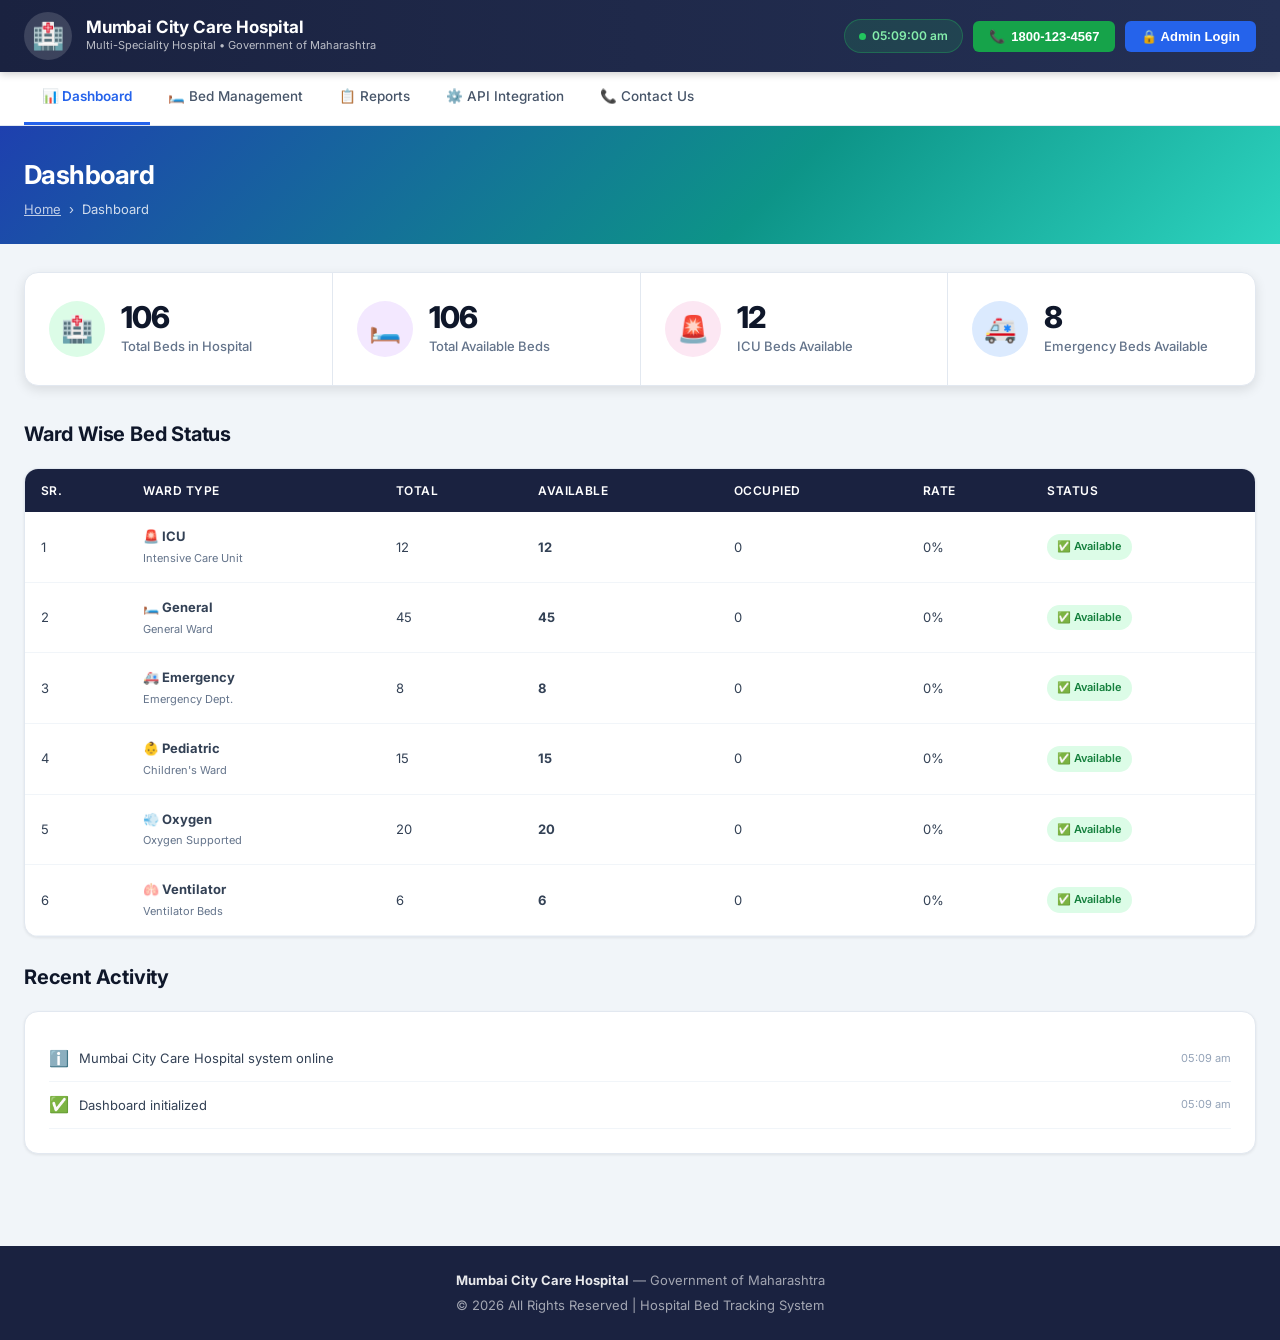
==== commit aa260910: "feat: use cloud json db to persist hospital data across vercel cold starts" ====
--- a/index.html
+++ b/index.html
@@ -4,12 +4,82 @@
   <meta charset="UTF-8" />
   <meta name="viewport" content="width=device-width, initial-scale=1.0" />
   <title>Mumbai City Care Hospital — Dashboard</title>
-  <meta name="description" content="Real-time hospital bed management dashboard for Mumbai City Care Hospital. Track ICU, General, Emergency, and Pediatric bed availability." />
+  <meta name="description" content="Real-time hospital bed management dashboard for Mumbai City Care Hospital." />
   <meta name="theme-color" content="#1a2240" />
   <link rel="icon" href="data:image/svg+xml,<svg xmlns='http://www.w3.org/2000/svg' viewBox='0 0 100 100'><text y='.9em' font-size='90'>🏥</text></svg>" />
   <link rel="stylesheet" href="css/styles.css" />
+  <style>
+    /* ── Login Modal ── */
+    .modal-overlay{position:fixed;inset:0;background:rgba(15,23,42,0.7);backdrop-filter:blur(6px);z-index:2000;display:flex;align-items:center;justify-content:center;opacity:0;pointer-events:none;transition:opacity .3s}
+    .modal-overlay.open{opacity:1;pointer-events:auto}
+    .modal-box{background:#fff;border-radius:16px;padding:36px;width:380px;max-width:90vw;box-shadow:0 20px 60px rgba(0,0,0,.25);text-align:center;transform:scale(.9);transition:transform .3s}
+    .modal-overlay.open .modal-box{transform:scale(1)}
+    .modal-box .icon{font-size:48px;margin-bottom:12px}
+    .modal-box h3{font-size:20px;font-weight:700;color:#1e293b;margin-bottom:4px}
+    .modal-box p{font-size:13px;color:#64748b;margin-bottom:20px}
+    .modal-box input{width:100%;height:46px;padding:0 16px;border:2px solid #e2e8f0;border-radius:10px;font-size:14px;outline:none;transition:border .2s;font-family:inherit}
+    .modal-box input:focus{border-color:#2563eb}
+    .modal-box .error-msg{color:#ef4444;font-size:12px;margin-top:6px;min-height:18px}
+    .modal-box .modal-btns{display:flex;gap:10px;margin-top:16px}
+    .modal-box .modal-btns button{flex:1;height:42px;border:none;border-radius:8px;font-size:14px;font-weight:600;cursor:pointer}
+    .modal-box .btn-login{background:#2563eb;color:#fff}
+    .modal-box .btn-login:hover{background:#1d4ed8}
+    .modal-box .btn-cancel{background:#f1f5f9;color:#475569}
+    /* ── Admin badge ── */
+    .admin-badge{display:none;align-items:center;gap:5px;background:rgba(34,197,94,.15);border:1px solid rgba(34,197,94,.3);color:#86efac;padding:5px 12px;border-radius:16px;font-size:11px;font-weight:600;cursor:pointer}
+    .admin-badge.visible{display:flex}
+    /* ── Hub-specific styles ── */
+    .hub-stats-row{display:flex;gap:0;background:#fff;border-radius:14px;box-shadow:0 4px 20px rgba(0,0,0,.08);overflow:hidden;border:1px solid #e2e8f0;margin-bottom:24px}
+    .hub-stat-item{flex:1;padding:22px 16px;text-align:center;border-right:1px solid #e2e8f0}
+    .hub-stat-item:last-child{border-right:none}
+    .hub-stat-item .hv{font-size:28px;font-weight:800;color:#0f172a;letter-spacing:-.03em}
+    .hub-stat-item .hl{font-size:11px;color:#64748b;font-weight:500;margin-top:2px}
+    .hub-add-form{display:grid;grid-template-columns:1.5fr 2fr 1fr auto;gap:12px;align-items:end}
+    .hub-add-form .field label{display:block;font-size:11px;font-weight:600;color:#475569;margin-bottom:5px;text-transform:uppercase;letter-spacing:.04em}
+    .hub-add-form .field input{width:100%;height:42px;padding:0 14px;border:1px solid #cbd5e1;border-radius:6px;font-size:13px;outline:none;font-family:inherit}
+    .hub-add-form .field input:focus{border-color:#2563eb;box-shadow:0 0 0 3px rgba(37,99,235,.1)}
+    .hub-toolbar{display:flex;align-items:center;justify-content:space-between;margin-bottom:14px;flex-wrap:wrap;gap:10px}
+    .hub-search{width:260px;height:38px;padding:0 12px 0 34px;border:1px solid #cbd5e1;border-radius:6px;font-size:13px;outline:none;background:#fff url("data:image/svg+xml,%3Csvg xmlns='http://www.w3.org/2000/svg' width='14' height='14' viewBox='0 0 24 24' fill='none' stroke='%2394a3b8' stroke-width='2'%3E%3Ccircle cx='11' cy='11' r='8'/%3E%3Cpath d='m21 21-4.3-4.3'/%3E%3C/svg%3E") no-repeat 10px center}
+    .hub-grid{display:grid;grid-template-columns:repeat(auto-fill,minmax(340px,1fr));gap:16px;margin-bottom:24px}
+    .hcard{background:#fff;border-radius:12px;border:1px solid #e2e8f0;overflow:hidden;transition:box-shadow .2s,transform .2s}
+    .hcard:hover{box-shadow:0 8px 24px rgba(0,0,0,.08);transform:translateY(-2px)}
+    .hcard-top{padding:16px 18px;display:flex;align-items:center;gap:12px}
+    .hcard-avatar{width:42px;height:42px;border-radius:10px;display:flex;align-items:center;justify-content:center;font-size:20px;flex-shrink:0}
+    .hcard-avatar.online{background:#dcfce7}.hcard-avatar.offline{background:#fee2e2}.hcard-avatar.pending{background:#f1f5f9}.hcard-avatar.timeout{background:#fef9c3}
+    .hcard-name{font-size:14px;font-weight:700;color:#1e293b}
+    .hcard-url{font-size:11px;color:#94a3b8;font-family:'JetBrains Mono',monospace;word-break:break-all}
+    .sbadge{display:inline-flex;align-items:center;gap:4px;padding:3px 9px;border-radius:16px;font-size:10px;font-weight:600}
+    .sbadge.online{background:#dcfce7;color:#15803d}.sbadge.offline{background:#fee2e2;color:#b91c1c}.sbadge.pending{background:#f1f5f9;color:#64748b}.sbadge.timeout{background:#fef9c3;color:#a16207}
+    .hcard-data{padding:0 18px 14px;display:grid;grid-template-columns:repeat(3,1fr);gap:8px}
+    .hcard-di{background:#f8fafc;border-radius:8px;padding:10px;text-align:center}
+    .hcard-di .dv{font-size:18px;font-weight:800;color:#0f172a}.hcard-di .dl{font-size:10px;color:#64748b;font-weight:600;text-transform:uppercase}
+    .hcard-actions{padding:10px 18px;border-top:1px solid #f1f5f9;display:flex;gap:6px;justify-content:flex-end}
+    .hcard-actions button{padding:5px 10px;border-radius:6px;font-size:11px;font-weight:600;cursor:pointer;border:1px solid #e2e8f0;background:#fff;color:#475569}
+    .hcard-actions button:hover{background:#f1f5f9}
+    .hcard-actions .dbtn{color:#b91c1c;border-color:#fecaca}
+    .hcard-actions .dbtn:hover{background:#fee2e2}
+    .progress-wrap{width:100%;height:5px;background:#e2e8f0;border-radius:3px;margin:10px 0;overflow:hidden;display:none}
+    .progress-wrap.on{display:block}
+    .progress-fill{height:100%;background:linear-gradient(90deg,#2563eb,#0d9488);border-radius:3px;transition:width .3s;width:0%}
+    @media(max-width:768px){.hub-add-form{grid-template-columns:1fr}.hub-grid{grid-template-columns:1fr}.hub-search{width:100%}}
+  </style>
 </head>
 <body>
+
+  <!-- ═══ LOGIN MODAL ═══ -->
+  <div class="modal-overlay" id="login-modal">
+    <div class="modal-box">
+      <div class="icon">🔐</div>
+      <h3>Admin Login</h3>
+      <p>Enter password to access the Admin Panel & Central Hub</p>
+      <input type="password" id="login-password" placeholder="Enter admin password" autocomplete="off" />
+      <div class="error-msg" id="login-error"></div>
+      <div class="modal-btns">
+        <button class="btn-cancel" id="login-cancel-btn">Cancel</button>
+        <button class="btn-login" id="login-submit-btn">🔓 Login</button>
+      </div>
+    </div>
+  </div>
 
   <!-- ═══ TOP HEADER BAR ═══ -->
   <header class="top-bar">
@@ -23,8 +93,9 @@
       </div>
       <div class="top-bar-actions">
         <div class="live-badge"><span class="dot"></span> <span class="last-updated-time">--:--:--</span></div>
+        <div class="admin-badge" id="admin-badge" title="Click to logout">✅ Admin</div>
         <button class="helpline-btn">📞 <span>1800-123-4567</span></button>
-        <button class="login-btn">🔒 Admin Login</button>
+        <button class="login-btn" id="admin-login-btn">🔒 Admin Login</button>
         <button class="mobile-toggle" id="mobile-toggle" aria-label="Menu">☰</button>
       </div>
     </div>
@@ -38,7 +109,8 @@
       <a class="nav-link" data-tab="reports">📋 Reports</a>
       <a class="nav-link" data-tab="api">⚙️ API Integration</a>
       <a class="nav-link" data-tab="contact">📞 Contact Us</a>
-      <a class="nav-link" href="hub.html" style="margin-left:auto;color:#0d9488;font-weight:700;">🌐 Central Hub →</a>
+      <!-- Admin-only tab (hidden until login) -->
+      <a class="nav-link admin-only-tab" data-tab="admin" style="display:none;margin-left:auto;color:#0d9488;font-weight:700;">🌐 Central Hub (Admin)</a>
     </div>
   </nav>
 
@@ -55,78 +127,22 @@
 
     <!-- ══ TAB: DASHBOARD ══ -->
     <section class="tab-panel active" id="panel-dashboard">
-      <!-- Stat Cards Row -->
       <div class="stat-cards">
-        <div class="stat-card">
-          <div class="stat-icon green">🏥</div>
-          <div class="stat-info">
-            <div class="stat-value" id="stat-total-beds">80</div>
-            <div class="stat-label">Total Beds in Hospital</div>
-          </div>
-        </div>
-        <div class="stat-card">
-          <div class="stat-icon purple">🛏️</div>
-          <div class="stat-info">
-            <div class="stat-value" id="stat-total-avail">80</div>
-            <div class="stat-label">Total Available Beds</div>
-          </div>
-        </div>
-        <div class="stat-card">
-          <div class="stat-icon pink">🚨</div>
-          <div class="stat-info">
-            <div class="stat-value" id="stat-icu-avail">12</div>
-            <div class="stat-label">ICU Beds Available</div>
-          </div>
-        </div>
-        <div class="stat-card">
-          <div class="stat-icon blue">🚑</div>
-          <div class="stat-info">
-            <div class="stat-value" id="stat-emergency-avail">8</div>
-            <div class="stat-label">Emergency Beds Available</div>
-          </div>
-        </div>
-      </div>
-
-      <!-- Ward Wise Status -->
+        <div class="stat-card"><div class="stat-icon green">🏥</div><div class="stat-info"><div class="stat-value" id="stat-total-beds">0</div><div class="stat-label">Total Beds in Hospital</div></div></div>
+        <div class="stat-card"><div class="stat-icon purple">🛏️</div><div class="stat-info"><div class="stat-value" id="stat-total-avail">0</div><div class="stat-label">Total Available Beds</div></div></div>
+        <div class="stat-card"><div class="stat-icon pink">🚨</div><div class="stat-info"><div class="stat-value" id="stat-icu-avail">0</div><div class="stat-label">ICU Beds Available</div></div></div>
+        <div class="stat-card"><div class="stat-icon blue">🚑</div><div class="stat-info"><div class="stat-value" id="stat-emergency-avail">0</div><div class="stat-label">Emergency Beds Available</div></div></div>
+      </div>
       <h3 class="section-title">Ward Wise Bed Status</h3>
-      <div class="card">
-        <div class="card-body" style="padding:0;">
-          <table class="data-table">
-            <thead>
-              <tr>
-                <th>Sr. No.</th>
-                <th>Ward Type</th>
-                <th>Total Beds</th>
-                <th>Available</th>
-                <th>Occupied</th>
-                <th>Occupancy Rate</th>
-                <th>Status</th>
-              </tr>
-            </thead>
-            <tbody id="ward-table-body">
-              <!-- Rendered by JS -->
-            </tbody>
-          </table>
-        </div>
-      </div>
-
-      <!-- Activity Feed -->
+      <div class="card"><div class="card-body" style="padding:0;"><table class="data-table"><thead><tr><th>Sr.</th><th>Ward Type</th><th>Total</th><th>Available</th><th>Occupied</th><th>Rate</th><th>Status</th></tr></thead><tbody id="ward-table-body"></tbody></table></div></div>
       <h3 class="section-title">Recent Activity</h3>
-      <div class="card">
-        <div class="card-body">
-          <div class="activity-list" id="activity-list">
-            <!-- Rendered by JS -->
-          </div>
-        </div>
-      </div>
+      <div class="card"><div class="card-body"><div class="activity-list" id="activity-list"></div></div></div>
     </section>
 
     <!-- ══ TAB: BED MANAGEMENT ══ -->
     <section class="tab-panel" id="panel-beds">
       <div class="updated-strip"><span class="dot"></span> Last updated: <span class="last-updated-time">--:--:--</span></div>
-      <div class="bed-grid" id="bed-grid">
-        <!-- Rendered by JS -->
-      </div>
+      <div class="bed-grid" id="bed-grid"></div>
     </section>
 
     <!-- ══ TAB: REPORTS ══ -->
@@ -138,155 +154,30 @@
           <button class="btn btn-primary" id="export-data-btn">📥 Export JSON</button>
         </div>
       </div>
-
-      <!-- Summary Table -->
-      <div class="card">
-        <div class="card-header"><div class="card-title">📊 Bed Summary</div></div>
-        <div class="card-body" style="padding:0;">
-          <table class="data-table">
-            <thead><tr><th>Ward</th><th>Total</th><th>Available</th><th>Occupied</th><th>Occupancy %</th></tr></thead>
-            <tbody id="report-table-body"></tbody>
-          </table>
-        </div>
-      </div>
-
-      <!-- JSON Preview -->
-      <div class="card">
-        <div class="card-header"><div class="card-title">{ } Live JSON Data</div></div>
-        <div class="card-body" style="padding:0;">
-          <div class="json-preview">
-            <button class="copy-btn" id="copy-json-btn-2">📋 Copy</button>
-            <pre id="json-output">Loading...</pre>
-          </div>
-        </div>
-      </div>
+      <div class="card"><div class="card-header"><div class="card-title">📊 Bed Summary</div></div><div class="card-body" style="padding:0;"><table class="data-table"><thead><tr><th>Ward</th><th>Total</th><th>Available</th><th>Occupied</th><th>Occupancy %</th></tr></thead><tbody id="report-table-body"></tbody></table></div></div>
+      <div class="card"><div class="card-header"><div class="card-title">{ } Live JSON Data</div></div><div class="card-body" style="padding:0;"><div class="json-preview"><button class="copy-btn" id="copy-json-btn-2">📋 Copy</button><pre id="json-output">Loading...</pre></div></div></div>
     </section>
 
     <!-- ══ TAB: API INTEGRATION ══ -->
     <section class="tab-panel" id="panel-api">
-
-      <!-- ── SHARE YOUR API (TOP - most important) ── -->
-      <div class="card" style="margin-bottom:28px;border:2px solid #bfdbfe;background:linear-gradient(135deg,#eff6ff 0%,#ffffff 100%);">
-        <div class="card-header" style="background:linear-gradient(90deg,#1e3a8a,#0ea5e9);border-radius:14px 14px 0 0;">
-          <div class="card-title" style="color:#fff;font-size:16px;">🔑 Your Hospital API Credentials — Share With Other Websites</div>
-        </div>
-        <div class="card-body">
-          <p style="font-size:13px;color:var(--gray-600);margin-bottom:20px;">
-            Copy the <strong>API URL</strong> and <strong>API Key</strong> below and paste them into the other website's
-            <em>API Integration</em> page to connect it to this hospital's live bed data.
-          </p>
-
-          <div style="display:grid;grid-template-columns:1fr 1fr;gap:20px;margin-bottom:24px;">
-            <!-- API URL -->
-            <div>
-              <label class="counter-label" style="margin-bottom:8px;display:block;color:#1e3a8a;font-weight:700;">📡 API URL (Base URL)</label>
-              <div style="display:flex;gap:8px;">
-                <input type="text" id="my-api-url" class="filter-input mono" readonly
-                  style="background:#f0f7ff;color:#1e3a8a;font-size:12px;font-weight:600;"
-                  value="https://hospital-data-green.vercel.app" />
-                <button class="btn btn-primary" style="white-space:nowrap;padding:8px 14px;font-size:12px;"
-                  id="copy-url-btn">📋 Copy</button>
-              </div>
-              <div style="font-size:11px;color:var(--gray-400);margin-top:5px;">Paste this as "API Base URL" in the other website</div>
-            </div>
-
-            <!-- API Key -->
-            <div>
-              <label class="counter-label" style="margin-bottom:8px;display:block;color:#1e3a8a;font-weight:700;">🔐 API Key</label>
-              <div style="display:flex;gap:8px;">
-                <input type="text" id="my-api-key" class="filter-input mono" readonly
-                  style="background:#f0f7ff;color:#1e3a8a;font-size:12px;font-weight:600;"
-                  value="HOSP-MUM-2026-CITYCARE-9X4K" />
-                <button class="btn btn-primary" style="white-space:nowrap;padding:8px 14px;font-size:12px;"
-                  id="copy-key-btn">📋 Copy</button>
-              </div>
-              <div style="font-size:11px;color:var(--gray-400);margin-top:5px;">Paste this as "API Key" in the other website</div>
-            </div>
+      <div class="two-col">
+        <div class="card">
+          <div class="card-header"><div class="card-title">🔗 API Configuration</div></div>
+          <div class="card-body">
+            <div style="margin-bottom:16px;"><label class="counter-label" style="margin-bottom:6px;display:block;">API Base URL</label><input type="url" class="filter-input mono" id="api-url" placeholder="https://your-central-system.vercel.app" /><div style="font-size:11px;color:var(--gray-400);margin-top:4px;">URL of another hospital or central tracking system</div></div>
+            <div style="margin-bottom:16px;"><label class="counter-label" style="margin-bottom:6px;display:block;">API Key</label><input type="password" class="filter-input mono" id="api-key" placeholder="Enter API key" /></div>
+            <div style="display:flex;gap:10px;"><button class="btn btn-primary" id="connect-api-btn">🔗 Connect API</button><button class="btn btn-outline" id="disconnect-api-btn">Disconnect</button></div>
+            <hr style="margin:20px 0;border:none;border-top:1px solid var(--gray-100);" />
+            <div class="toggle-row"><div><div class="toggle-label">Auto-Sync (Polling)</div><div class="toggle-desc">Fetch updates every 30 seconds</div></div><label class="toggle-switch"><input type="checkbox" id="polling-toggle" checked /><span class="toggle-slider"></span></label></div>
           </div>
-
-          <!-- Step-by-step guide -->
-          <div style="background:#fff;border:1px solid #bfdbfe;border-radius:10px;padding:16px;">
-            <div style="font-size:13px;font-weight:700;color:#1e3a8a;margin-bottom:12px;">⚡ Steps to connect another website to this hospital:</div>
-            <div style="display:flex;flex-direction:column;gap:10px;">
-              <div style="display:flex;align-items:flex-start;gap:12px;">
-                <div style="min-width:26px;height:26px;border-radius:50%;background:#0ea5e9;color:#fff;display:flex;align-items:center;justify-content:center;font-size:12px;font-weight:700;flex-shrink:0;">1</div>
-                <div style="font-size:13px;color:var(--gray-600);">On the other website, open the <strong>API Integration</strong> tab</div>
-              </div>
-              <div style="display:flex;align-items:flex-start;gap:12px;">
-                <div style="min-width:26px;height:26px;border-radius:50%;background:#0ea5e9;color:#fff;display:flex;align-items:center;justify-content:center;font-size:12px;font-weight:700;flex-shrink:0;">2</div>
-                <div style="font-size:13px;color:var(--gray-600);">Paste the <strong>API URL</strong> above into its "API Base URL" field</div>
-              </div>
-              <div style="display:flex;align-items:flex-start;gap:12px;">
-                <div style="min-width:26px;height:26px;border-radius:50%;background:#0ea5e9;color:#fff;display:flex;align-items:center;justify-content:center;font-size:12px;font-weight:700;flex-shrink:0;">3</div>
-                <div style="font-size:13px;color:var(--gray-600);">Paste the <strong>API Key</strong> above into its "API Key" field</div>
-              </div>
-              <div style="display:flex;align-items:flex-start;gap:12px;">
-                <div style="min-width:26px;height:26px;border-radius:50%;background:#22c55e;color:#fff;display:flex;align-items:center;justify-content:center;font-size:12px;font-weight:700;flex-shrink:0;">4</div>
-                <div style="font-size:13px;color:var(--gray-600);">Click <strong>"Connect API"</strong> on that site — it will now sync live bed data from this hospital ✅</div>
-              </div>
-            </div>
-          </div>
-        </div>
-      </div>
-
-      <!-- ── CONNECT TO ANOTHER SYSTEM + STATUS + ENDPOINTS ── -->
-      <div class="two-col">
-        <!-- API Configuration (connect this dashboard to a central system) -->
-        <div class="card">
-          <div class="card-header"><div class="card-title">🔗 Connect to Another System</div></div>
-          <div class="card-body">
-            <div style="margin-bottom:16px;">
-              <label class="counter-label" style="margin-bottom:6px;display:block;">API Base URL</label>
-              <input type="url" class="filter-input mono" id="api-url" placeholder="https://your-central-system.vercel.app" />
-              <div style="font-size:11px;color:var(--gray-400);margin-top:4px;">URL of the central tracking system that collects data from all hospitals</div>
-            </div>
-            <div style="margin-bottom:16px;">
-              <label class="counter-label" style="margin-bottom:6px;display:block;">API Key</label>
-              <input type="password" class="filter-input mono" id="api-key" placeholder="Enter API key from the central system" />
-            </div>
-            <div style="display:flex;gap:10px;">
-              <button class="btn btn-primary" id="connect-api-btn">🔗 Connect API</button>
-              <button class="btn btn-outline" id="disconnect-api-btn">Disconnect</button>
-            </div>
-            <hr style="margin:20px 0;border:none;border-top:1px solid var(--gray-100);" />
-            <div class="toggle-row">
-              <div><div class="toggle-label">Auto-Sync (Polling)</div><div class="toggle-desc">Fetch updates every 30 seconds</div></div>
-              <label class="toggle-switch"><input type="checkbox" id="polling-toggle" checked /><span class="toggle-slider"></span></label>
-            </div>
-            <div class="toggle-row">
-              <div><div class="toggle-label">WebSocket Real-time</div><div class="toggle-desc">Requires backend support</div></div>
-              <label class="toggle-switch"><input type="checkbox" id="ws-toggle" disabled /><span class="toggle-slider"></span></label>
-            </div>
-          </div>
-        </div>
-
-        <!-- Status + Endpoints -->
+        </div>
         <div>
-          <div class="card" style="margin-bottom:24px;">
-            <div class="card-header"><div class="card-title">📡 Connection Status</div></div>
-            <div class="card-body" id="api-status-area" style="text-align:center;padding:30px;">
-              <div style="font-size:40px;margin-bottom:10px;">🔌</div>
-              <div style="font-size:14px;font-weight:600;color:var(--gray-700);">Not Connected</div>
-              <div style="font-size:12px;color:var(--gray-500);margin-top:4px;">Configure settings above to sync with a central system</div>
-            </div>
-          </div>
-          <div class="card">
-            <div class="card-header"><div class="card-title">📖 This Hospital's API Endpoints</div></div>
-            <div class="card-body">
-              <div class="api-endpoint">
-                <span class="method-badge get">GET</span>
-                <div><div class="api-path">/api/beds</div><div class="api-desc">Fetch current bed availability data</div></div>
-              </div>
-              <div class="api-endpoint">
-                <span class="method-badge post">POST</span>
-                <div><div class="api-path">/api/update-beds</div><div class="api-desc">Update bed counts for a specific ward</div></div>
-              </div>
-              <div class="api-endpoint">
-                <span class="method-badge get">GET</span>
-                <div><div class="api-path">/api/health</div><div class="api-desc">Check API status and list endpoints</div></div>
-              </div>
-            </div>
-          </div>
+          <div class="card" style="margin-bottom:24px;"><div class="card-header"><div class="card-title">📡 Connection Status</div></div><div class="card-body" id="api-status-area" style="text-align:center;padding:30px;"><div style="font-size:40px;margin-bottom:10px;">🔌</div><div style="font-size:14px;font-weight:600;color:var(--gray-700);">Not Connected</div><div style="font-size:12px;color:var(--gray-500);margin-top:4px;">Configure settings to sync</div></div></div>
+          <div class="card"><div class="card-header"><div class="card-title">📖 API Endpoints</div></div><div class="card-body">
+            <div class="api-endpoint"><span class="method-badge get">GET</span><div><div class="api-path">/api/beds</div><div class="api-desc">Fetch bed availability</div></div></div>
+            <div class="api-endpoint"><span class="method-badge post">POST</span><div><div class="api-path">/api/update-beds</div><div class="api-desc">Update bed counts</div></div></div>
+            <div class="api-endpoint"><span class="method-badge get">GET</span><div><div class="api-path">/api/health</div><div class="api-desc">Health check</div></div></div>
+          </div></div>
         </div>
       </div>
     </section>
@@ -294,28 +185,65 @@
     <!-- ══ TAB: CONTACT ══ -->
     <section class="tab-panel" id="panel-contact">
       <div class="two-col">
-        <div class="card">
-          <div class="card-header"><div class="card-title">🏥 Hospital Information</div></div>
-          <div class="card-body">
-            <table class="data-table">
-              <tbody>
-                <tr><td style="font-weight:600;width:180px;">Hospital Name</td><td id="info-name">Mumbai City Care Hospital</td></tr>
-                <tr><td style="font-weight:600;">Location</td><td id="info-location">Mumbai, Maharashtra, India</td></tr>
-                <tr><td style="font-weight:600;">Type</td><td id="info-type">Multi-Speciality Hospital</td></tr>
-                <tr><td style="font-weight:600;">Registration No.</td><td id="info-reg">MH-MUM-2005-0847</td></tr>
-                <tr><td style="font-weight:600;">Helpline</td><td>📞 1800-123-4567 (Toll Free)</td></tr>
-                <tr><td style="font-weight:600;">Email</td><td>📧 info@mumbaicitycare.gov.in</td></tr>
-                <tr><td style="font-weight:600;">Emergency</td><td>🚑 112 / 108</td></tr>
-              </tbody>
-            </table>
+        <div class="card"><div class="card-header"><div class="card-title">🏥 Hospital Information</div></div><div class="card-body"><table class="data-table"><tbody>
+          <tr><td style="font-weight:600;width:180px;">Hospital Name</td><td id="info-name">Mumbai City Care Hospital</td></tr>
+          <tr><td style="font-weight:600;">Location</td><td id="info-location">Mumbai, Maharashtra, India</td></tr>
+          <tr><td style="font-weight:600;">Type</td><td id="info-type">Multi-Speciality Hospital</td></tr>
+          <tr><td style="font-weight:600;">Registration No.</td><td id="info-reg">MH-MUM-2005-0847</td></tr>
+          <tr><td style="font-weight:600;">Helpline</td><td>📞 1800-123-4567 (Toll Free)</td></tr>
+          <tr><td style="font-weight:600;">Email</td><td>📧 info@mumbaicitycare.gov.in</td></tr>
+          <tr><td style="font-weight:600;">Emergency</td><td>🚑 112 / 108</td></tr>
+        </tbody></table></div></div>
+        <div class="card"><div class="card-header"><div class="card-title">📍 Location</div></div><div class="card-body" style="padding:0;"><iframe src="https://www.google.com/maps/embed?pb=!1m18!1m12!1m3!1d241317.11609823277!2d72.74109995709657!3d19.08219783958161!2m3!1f0!2f0!3f0!3m2!1i1024!2i768!4f13.1!3m3!1m2!1s0x3be7c6306644edc1%3A0x5da4ed8f8d648c69!2sMumbai%2C%20Maharashtra!5e0!3m2!1sen!2sin!4v1714315200000" width="100%" height="320" style="border:0;border-radius:0 0 14px 14px;" allowfullscreen loading="lazy"></iframe></div></div>
+      </div>
+    </section>
+
+    <!-- ══ TAB: ADMIN / CENTRAL HUB (Password Protected) ══ -->
+    <section class="tab-panel" id="panel-admin">
+      <!-- Aggregate Stats -->
+      <div class="hub-stats-row">
+        <div class="hub-stat-item"><div class="hv" id="hub-hospitals">0</div><div class="hl">Connected Hospitals</div></div>
+        <div class="hub-stat-item"><div class="hv" id="hub-online">0</div><div class="hl">Online Now</div></div>
+        <div class="hub-stat-item"><div class="hv" id="hub-beds">0</div><div class="hl">Total Beds</div></div>
+        <div class="hub-stat-item"><div class="hv" id="hub-avail">0</div><div class="hl">Available Beds</div></div>
+        <div class="hub-stat-item"><div class="hv" id="hub-icu">0</div><div class="hl">ICU Available</div></div>
+      </div>
+
+      <!-- Add Connection Form -->
+      <div class="card" style="margin-bottom:24px;">
+        <div class="card-header"><div class="card-title">➕ Add Hospital Connection</div></div>
+        <div class="card-body">
+          <div class="hub-add-form">
+            <div class="field"><label>Hospital Name</label><input type="text" id="hub-add-name" placeholder="e.g. City Hospital Pune" /></div>
+            <div class="field"><label>API URL (Vercel / deployed URL)</label><input type="url" id="hub-add-url" placeholder="https://hospital-name.vercel.app" style="font-family:'JetBrains Mono',monospace;font-size:12px;" /></div>
+            <div class="field"><label>API Key (optional)</label><input type="password" id="hub-add-key" placeholder="API key" /></div>
+            <div><button class="btn btn-primary" id="hub-add-btn" style="height:42px;">➕ Add</button></div>
           </div>
         </div>
-        <div class="card">
-          <div class="card-header"><div class="card-title">📍 Location</div></div>
-          <div class="card-body" style="padding:0;">
-            <iframe src="https://www.google.com/maps/embed?pb=!1m18!1m12!1m3!1d241317.11609823277!2d72.74109995709657!3d19.08219783958161!2m3!1f0!2f0!3f0!3m2!1i1024!2i768!4f13.1!3m3!1m2!1s0x3be7c6306644edc1%3A0x5da4ed8f8d648c69!2sMumbai%2C%20Maharashtra!5e0!3m2!1sen!2sin!4v1714315200000" width="100%" height="320" style="border:0;border-radius:0 0 14px 14px;" allowfullscreen loading="lazy"></iframe>
-          </div>
-        </div>
+      </div>
+
+      <!-- Toolbar -->
+      <div class="hub-toolbar">
+        <div style="display:flex;align-items:center;gap:10px;"><h3 class="section-title" style="margin:0;">Connected Hospitals</h3><span style="background:#dbeafe;color:#1d4ed8;font-size:11px;font-weight:700;padding:2px 8px;border-radius:10px;" id="hub-count">0</span></div>
+        <div style="display:flex;align-items:center;gap:8px;">
+          <input type="text" class="hub-search" id="hub-search" placeholder="Search hospitals..." />
+          <button class="btn btn-primary btn-sm" id="hub-fetch-all">🔄 Fetch All</button>
+          <button class="btn btn-outline btn-sm" id="hub-export">📥 Export</button>
+          <button class="btn btn-danger btn-sm" id="hub-clear">🗑️ Clear All</button>
+        </div>
+      </div>
+
+      <!-- Progress -->
+      <div class="progress-wrap" id="hub-progress"><div class="progress-fill" id="hub-progress-fill"></div></div>
+
+      <!-- Hospital Cards Grid -->
+      <div class="hub-grid" id="hub-grid"></div>
+
+      <!-- Empty State -->
+      <div id="hub-empty" style="text-align:center;padding:50px 20px;color:#94a3b8;display:none;">
+        <div style="font-size:48px;margin-bottom:14px;">🌐</div>
+        <h3 style="font-size:18px;color:#475569;margin-bottom:6px;">No hospitals connected yet</h3>
+        <p>Add your first hospital API above to get started.</p>
       </div>
     </section>
 
@@ -324,7 +252,7 @@
   <!-- ═══ FOOTER ═══ -->
   <footer class="site-footer">
     <div><strong>Mumbai City Care Hospital</strong> — Government of Maharashtra</div>
-    <div style="margin-top:4px;">© 2026 All Rights Reserved | Designed for Hospital Bed Tracking System</div>
+    <div style="margin-top:4px;">© 2026 All Rights Reserved | Hospital Bed Tracking System</div>
   </footer>
 
   <!-- Toast Container -->
@@ -333,6 +261,7 @@
   <!-- Scripts -->
   <script src="js/config.js"></script>
   <script src="js/api.js"></script>
+  <script src="js/hub.js"></script>
   <script src="js/app.js"></script>
 </body>
 </html>
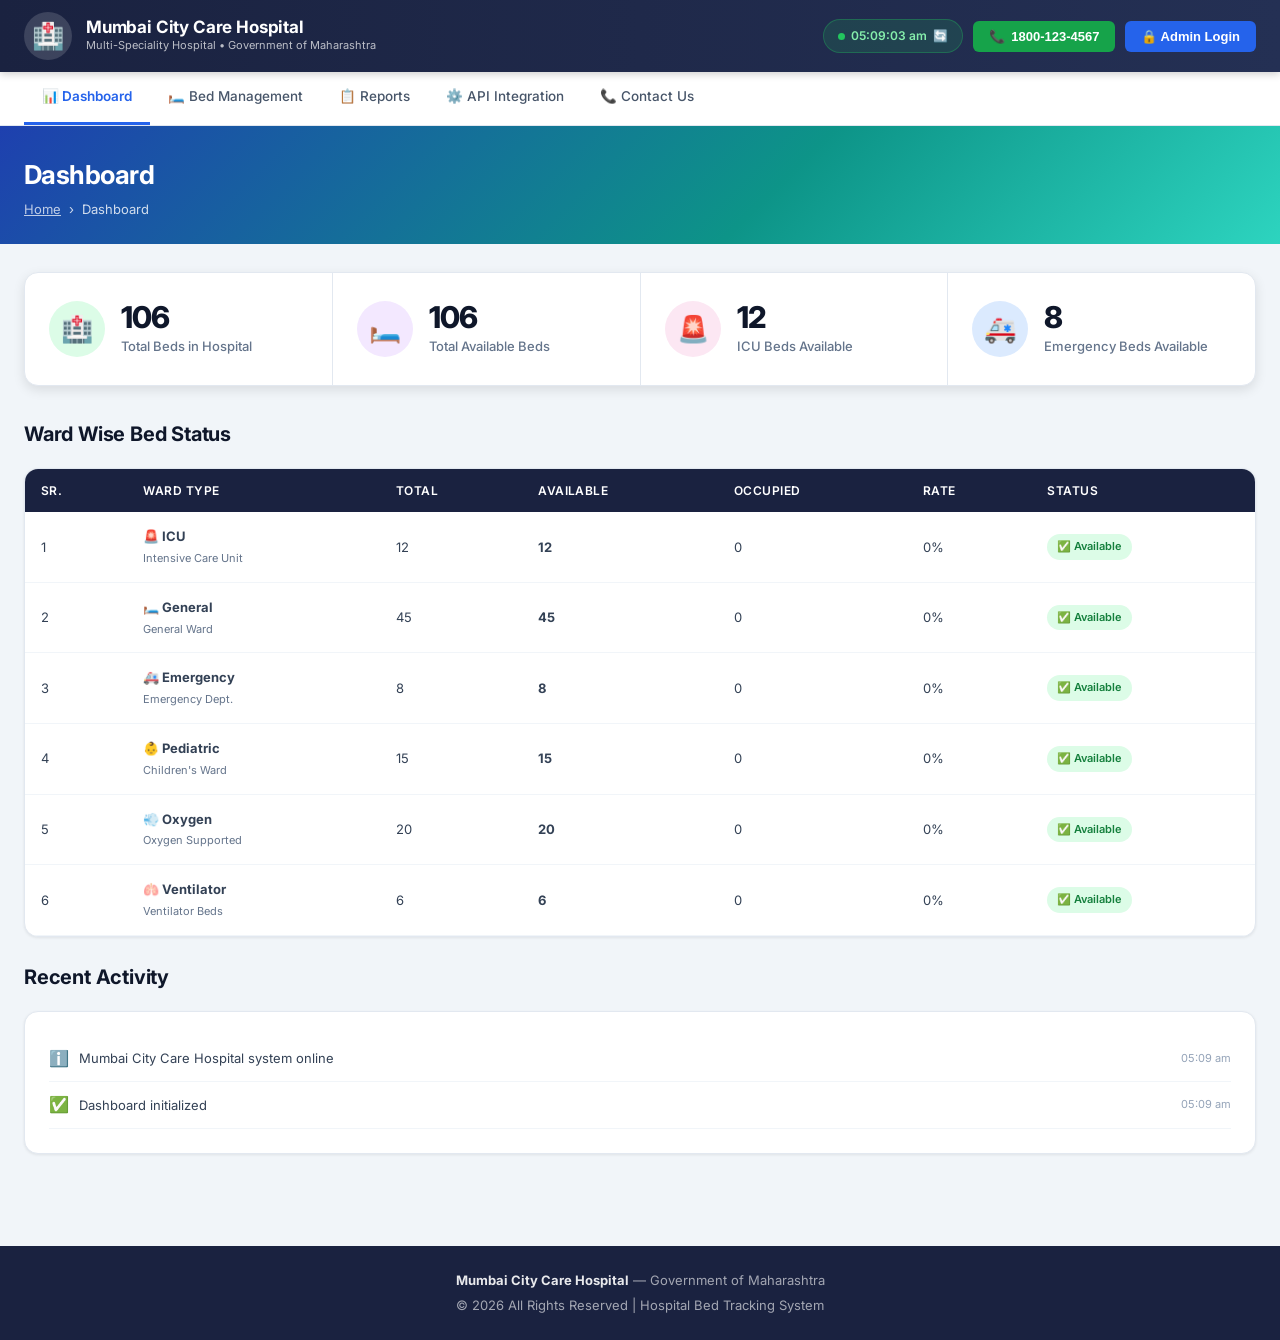
==== commit 0d2bb1ac: "feat: complete firestore integration with manual save and automatic sync" ====
--- a/index.html
+++ b/index.html
@@ -92,7 +92,7 @@
         </div>
       </div>
       <div class="top-bar-actions">
-        <div class="live-badge"><span class="dot"></span> <span class="last-updated-time">--:--:--</span></div>
+        <div class="live-badge" id="btn-force-refresh" title="Force Refresh from Cloud" style="cursor:pointer;"><span class="dot"></span> <span class="last-updated-time">--:--:--</span> 🔄</div>
         <div class="admin-badge" id="admin-badge" title="Click to logout">✅ Admin</div>
         <button class="helpline-btn">📞 <span>1800-123-4567</span></button>
         <button class="login-btn" id="admin-login-btn">🔒 Admin Login</button>
@@ -141,6 +141,10 @@
 
     <!-- ══ TAB: BED MANAGEMENT ══ -->
     <section class="tab-panel" id="panel-beds">
+      <div class="section-header" style="display:flex;justify-content:space-between;align-items:center;margin-bottom:15px;">
+        <h3 class="section-title" style="margin:0;">Real-time Bed Inventory</h3>
+        <button class="btn btn-primary" id="btn-manual-sync" style="background:linear-gradient(90deg,#059669,#10b981);box-shadow:0 4px 12px rgba(16,185,129,0.3);">💾 Save Changes to Cloud</button>
+      </div>
       <div class="updated-strip"><span class="dot"></span> Last updated: <span class="last-updated-time">--:--:--</span></div>
       <div class="bed-grid" id="bed-grid"></div>
     </section>
